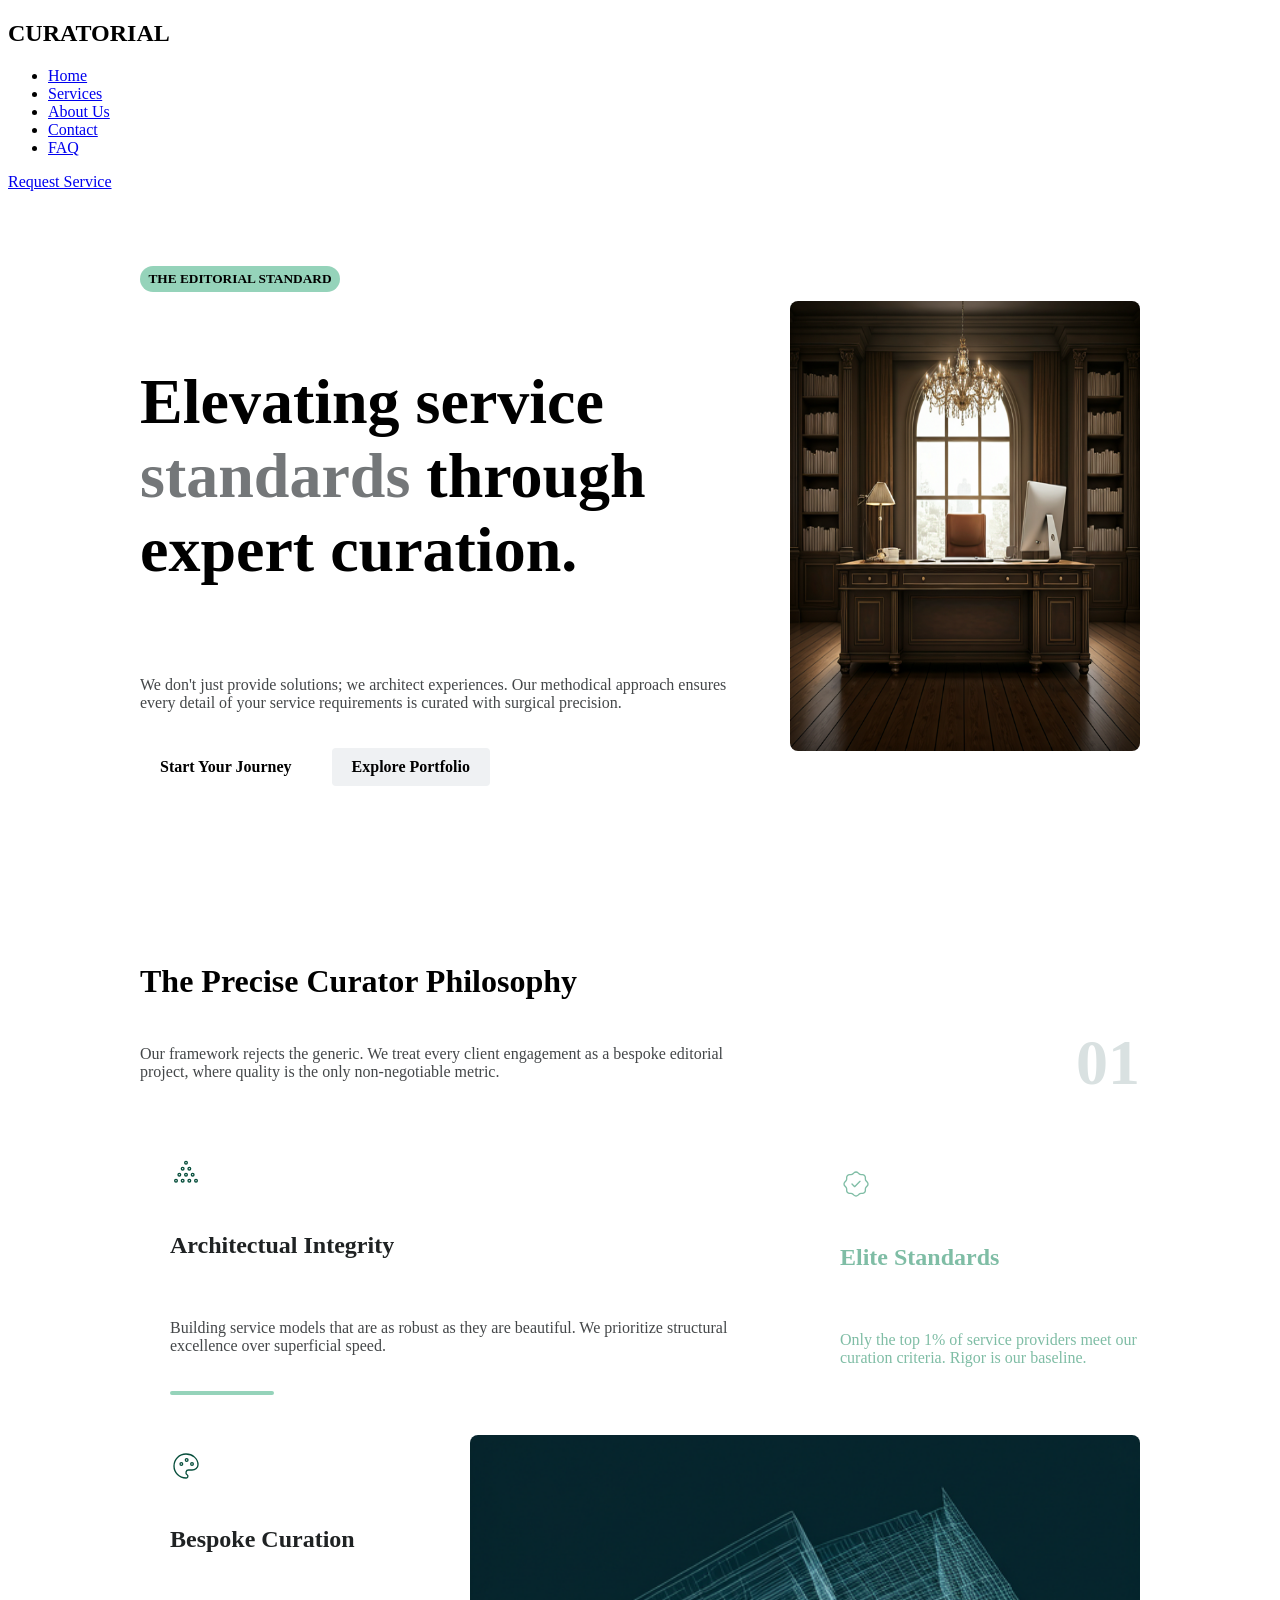
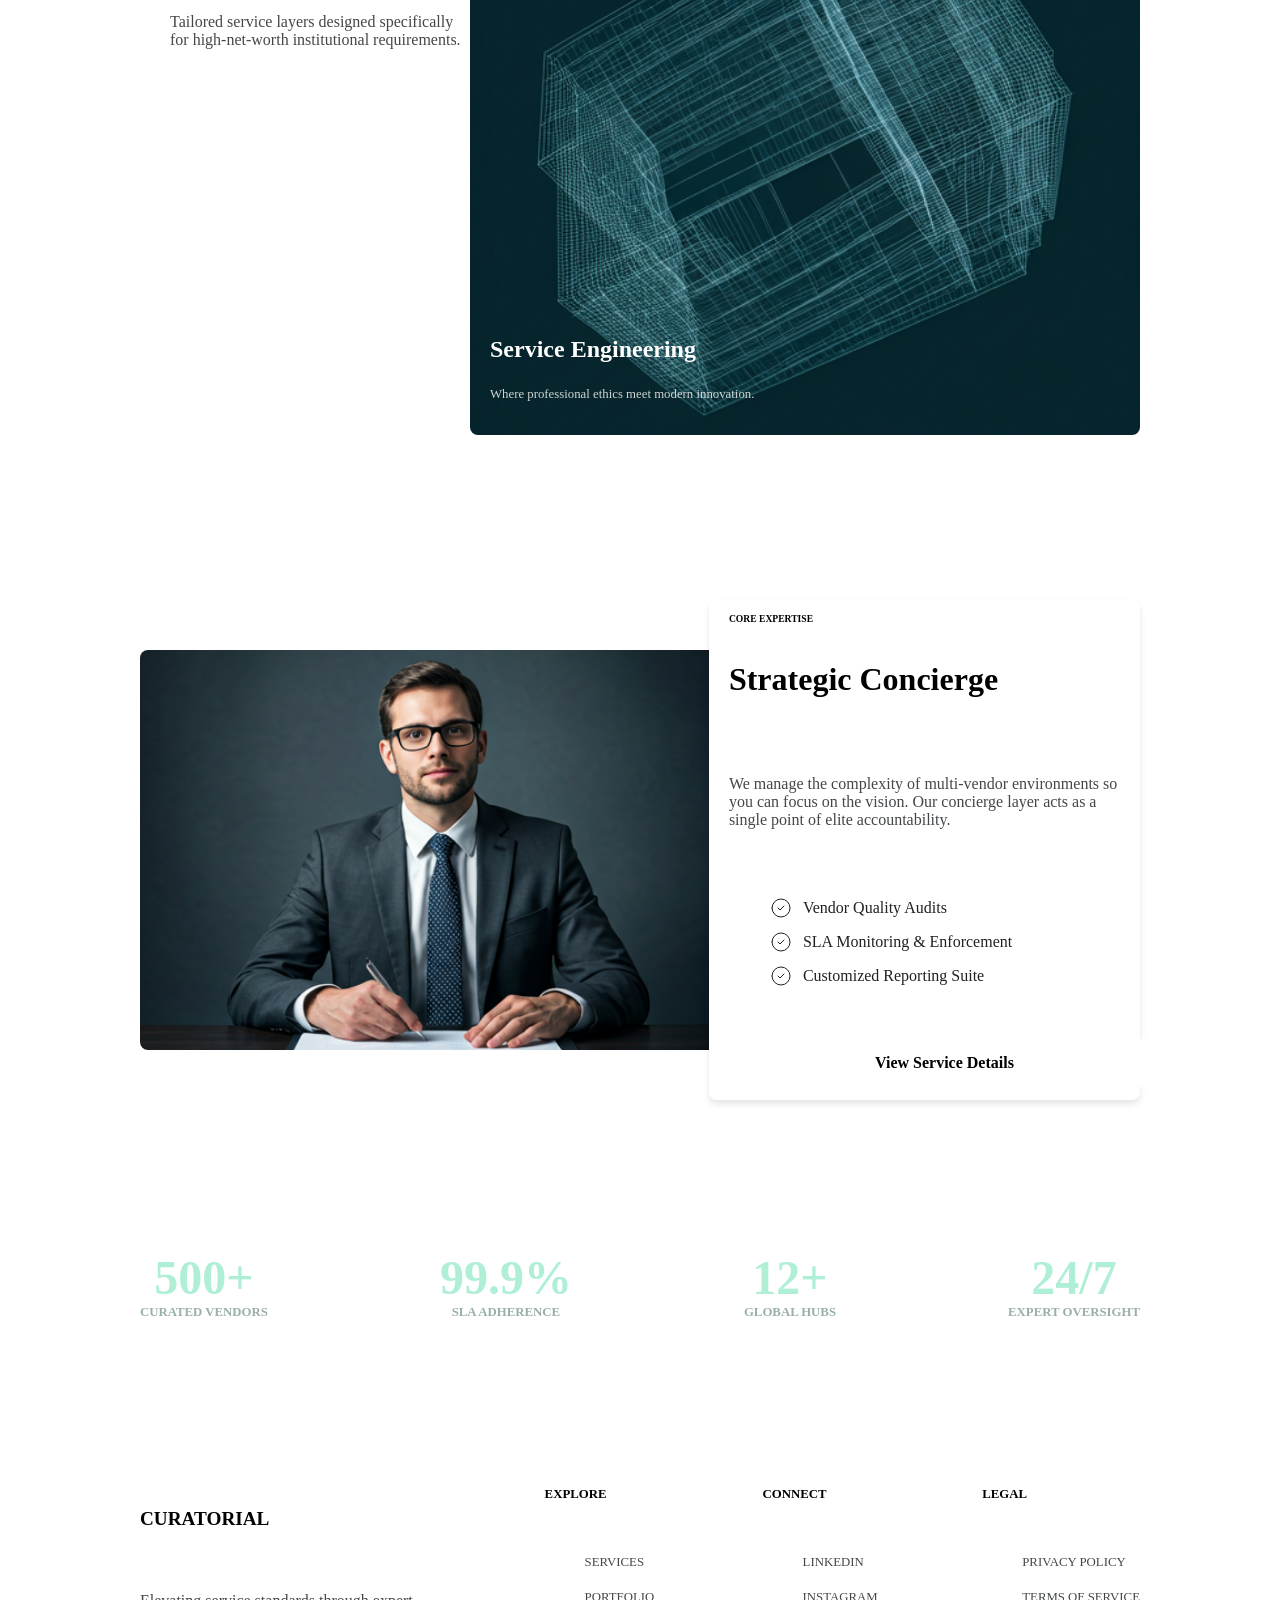
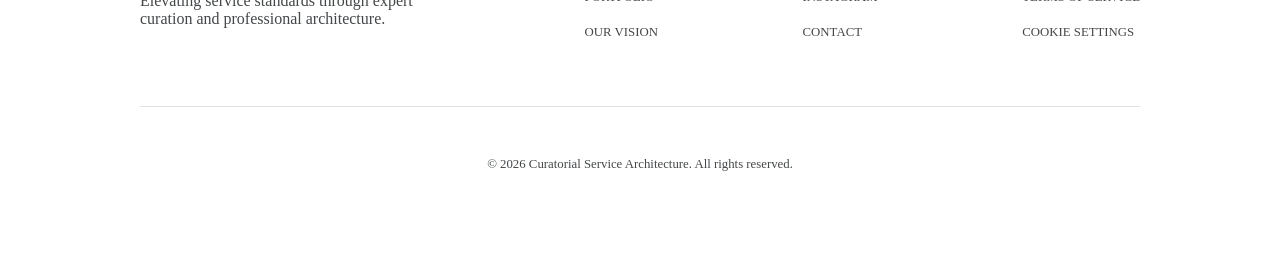
==== index.html @ 70583b74 "feat: implement complete HTML structure and styling for home page." ====
<!DOCTYPE html>
<html lang="es">
<head>
  <meta charset="UTF-8">
  <meta name="viewport" content="width=device-width, initial-scale=1.0">
  <title>CURATORIAL - Home</title>
  <meta name="description" content="CURATORIAL is a premier service architecture firm dedicated to elevating service standards through expert curation and professional architecture. We specialize in crafting bespoke service solutions for high-net-worth institutional clients, ensuring unparalleled quality and precision in every engagement.">
  <link rel="icon" type="image/png" href="./assets/favicon/favicon.png">
  <link rel="stylesheet" href="styles/styles.css">
  <link rel="stylesheet" href="./styles/home.css">
</head>
<body>
  <header class="main-header">
    <h2 class="company-name">
      CURATORIAL
    </h2>

    <nav class="nav-container">
      <ul>
        <li><a class="active" href="/">Home</a></li>
        <li><a href="./pages/servicios.html">Services</a></li>
        <li><a href="./pages/equipo.html">About Us</a></li>
        <li><a href="./pages/contacto.html">Contact</a></li>
        <li><a href="./pages/faq.html">FAQ</a></li>
      </ul>
    </nav>

    <a class="request-service-button" href="./pages/pedido.html">
      Request Service
    </a>
  </header>

  <main>
    <div class="bg-container">
      <section class="sections-container">
        <div class="separator">
          <div class="content">
            <small>THE EDITORIAL STANDARD</small>

            <h1>Elevating service <span>standards</span> through expert curation.</h1>

            <p>We don't just provide solutions; we architect experiences. Our methodical approach ensures every detail of your service requirements is curated with surgical precision.</p>

            <div class="button-container">
              <a class="start-journey-button" href="./pages/pedido.html">
                Start Your Journey
              </a>

              <a class="explore-portfolio-button" href="./pages/servicios.html">
                Explore Portfolio
              </a>
            </div>
          </div>

          <img src="./assets/images/home.png" alt="An image showcasing our services">
        </div>
      </section>
    </div>

    <div class="bg-container-accent">
      <section class="sections-container">
        <header>
          <h2>
            The Precise Curator Philosophy
          </h2>

          <div>
            <p>
              Our framework rejects the generic. We treat every client engagement as a bespoke editorial project, where quality is the only non-negotiable metric.
            </p>

            <span>
              01
            </span>
          </div>
        </header>

        <div class="bento-design">
          <div class="bento-first-row">
            <article class="first-square">
              <svg xmlns="http://www.w3.org/2000/svg" width="32" height="32" viewBox="0 0 24 24" fill="none" stroke="#064e3b" stroke-width="1" stroke-linecap="round" stroke-linejoin="round" class="icon icon-tabler icons-tabler-outline icon-tabler-ai-agent"><path stroke="none" d="M0 0h24v24H0z" fill="none" /><path d="M11 14a1 1 0 1 0 2 0a1 1 0 1 0 -2 0" /><path d="M6 14a1 1 0 1 0 2 0a1 1 0 1 0 -2 0" /><path d="M16 14a1 1 0 1 0 2 0a1 1 0 1 0 -2 0" /><path d="M11 5a1 1 0 1 0 2 0a1 1 0 1 0 -2 0" /><path d="M13.5 9.5a1 1 0 1 0 2 0a1 1 0 1 0 -2 0" /><path d="M8.5 9.5a1 1 0 1 0 2 0a1 1 0 1 0 -2 0" /><path d="M13.5 18.5a1 1 0 1 0 2 0a1 1 0 1 0 -2 0" /><path d="M8.5 18.5a1 1 0 1 0 2 0a1 1 0 1 0 -2 0" /><path d="M3.5 18.5a1 1 0 1 0 2 0a1 1 0 1 0 -2 0" /><path d="M18.5 18.5a1 1 0 1 0 2 0a1 1 0 1 0 -2 0" /></svg>

              <h3>
                Architectual Integrity
              </h3>

              <p>
                Building service models that are as robust as they are beautiful. We prioritize structural excellence over superficial speed.
              </p>

              <span></span>
            </article>

            <article class="second-square">
              <svg xmlns="http://www.w3.org/2000/svg" width="32" height="32" viewBox="0 0 24 24" fill="none" stroke="#7fbda5" stroke-width="1" stroke-linecap="round" stroke-linejoin="round" class="icon icon-tabler icons-tabler-outline icon-tabler-rosette-discount-check"><path stroke="none" d="M0 0h24v24H0z" fill="none" /><path d="M5 7.2a2.2 2.2 0 0 1 2.2 -2.2h1a2.2 2.2 0 0 0 1.55 -.64l.7 -.7a2.2 2.2 0 0 1 3.12 0l.7 .7c.412 .41 .97 .64 1.55 .64h1a2.2 2.2 0 0 1 2.2 2.2v1c0 .58 .23 1.138 .64 1.55l.7 .7a2.2 2.2 0 0 1 0 3.12l-.7 .7a2.2 2.2 0 0 0 -.64 1.55v1a2.2 2.2 0 0 1 -2.2 2.2h-1a2.2 2.2 0 0 0 -1.55 .64l-.7 .7a2.2 2.2 0 0 1 -3.12 0l-.7 -.7a2.2 2.2 0 0 0 -1.55 -.64h-1a2.2 2.2 0 0 1 -2.2 -2.2v-1a2.2 2.2 0 0 0 -.64 -1.55l-.7 -.7a2.2 2.2 0 0 1 0 -3.12l.7 -.7a2.2 2.2 0 0 0 .64 -1.55v-1" /><path d="M9 12l2 2l4 -4" /></svg>

              <h3>
                Elite Standards
              </h3>

              <p>
                Only the top 1% of service providers meet our curation criteria. Rigor is our baseline.
              </p>
            </article>
          </div>

          <div class="bento-second-row">
            <article class="third-square">
              <svg xmlns="http://www.w3.org/2000/svg" width="32" height="32" viewBox="0 0 24 24" fill="none" stroke="#064e3b" stroke-width="1" stroke-linecap="round" stroke-linejoin="round" class="icon icon-tabler icons-tabler-outline icon-tabler-palette"><path stroke="none" d="M0 0h24v24H0z" fill="none" /><path d="M12 21a9 9 0 0 1 0 -18c4.97 0 9 3.582 9 8c0 1.06 -.474 2.078 -1.318 2.828c-.844 .75 -1.989 1.172 -3.182 1.172h-2.5a2 2 0 0 0 -1 3.75a1.3 1.3 0 0 1 -1 2.25" /><path d="M7.5 10.5a1 1 0 1 0 2 0a1 1 0 1 0 -2 0" /><path d="M11.5 7.5a1 1 0 1 0 2 0a1 1 0 1 0 -2 0" /><path d="M15.5 10.5a1 1 0 1 0 2 0a1 1 0 1 0 -2 0" /></svg>

              <h3>
                Bespoke Curation
              </h3>

              <p>
                Tailored service layers designed specifically for high-net-worth institutional requirements.
              </p>
            </article>

            <article class="fourth-square">
              <img src="./assets/images/home-2.png" alt="Abstract geometric wireframe design representing technology and structure">

              <div>
                <h3>
                  Service Engineering 
                </h3>

                <p>
                  Where professional ethics meet modern innovation.
                </p>
              </div>
            </article>
          </div>
        </div>
      </section>
    </div>

    <div class="bg-container">
      <section class="sections-container">
        <div class="strategic-content">
          <img src="./assets/images/home-3.png" alt="Professional businessman in a suit sitting at a desk and writing in a notebook">

          <article>
            <header>
              <small>
                CORE EXPERTISE
              </small>

              <h2>
                Strategic Concierge
              </h2>
            </header>

            <p>
              We manage the complexity of multi-vendor environments so you can focus on the vision. Our concierge layer acts as a single point of elite accountability.
            </p>

            <ul>
              <li>
                <svg xmlns="http://www.w3.org/2000/svg" width="24" height="24" viewBox="0 0 24 24" fill="none" stroke="#1f2223" stroke-width="1" stroke-linecap="round" stroke-linejoin="round" class="icon icon-tabler icons-tabler-outline icon-tabler-circle-check"><path stroke="none" d="M0 0h24v24H0z" fill="none" /><path d="M3 12a9 9 0 1 0 18 0a9 9 0 1 0 -18 0" /><path d="M9 12l2 2l4 -4" /></svg>

                Vendor Quality Audits
              </li>
              <li>
                <svg xmlns="http://www.w3.org/2000/svg" width="24" height="24" viewBox="0 0 24 24" fill="none" stroke="#1f2223" stroke-width="1" stroke-linecap="round" stroke-linejoin="round" class="icon icon-tabler icons-tabler-outline icon-tabler-circle-check"><path stroke="none" d="M0 0h24v24H0z" fill="none" /><path d="M3 12a9 9 0 1 0 18 0a9 9 0 1 0 -18 0" /><path d="M9 12l2 2l4 -4" /></svg>

                SLA Monitoring & Enforcement
              </li>
              <li>
                <svg xmlns="http://www.w3.org/2000/svg" width="24" height="24" viewBox="0 0 24 24" fill="none" stroke="#1f2223" stroke-width="1" stroke-linecap="round" stroke-linejoin="round" class="icon icon-tabler icons-tabler-outline icon-tabler-circle-check"><path stroke="none" d="M0 0h24v24H0z" fill="none" /><path d="M3 12a9 9 0 1 0 18 0a9 9 0 1 0 -18 0" /><path d="M9 12l2 2l4 -4" /></svg>

                Customized Reporting Suite
              </li>
            </ul>

            <footer>
              <a href="./pages/servicios.html">
                View Service Details
              </a>
            </footer>
          </article>
        </div>
      </section>
    </div>

    <div class="bg-container-third">
      <section class="sections-container">
        <div class="stats-content">
          <article class="stats-container">
            <span class="stats-number">
              500+
            </span>

            <small class="stats-label">
              CURATED VENDORS
            </small>
          </article>

          <article class="stats-container">
            <span class="stats-number">
              99.9%
            </span>

            <small class="stats-label">
              SLA ADHERENCE
            </small>
          </article>

          <article class="stats-container">
            <span class="stats-number">
              12+
            </span>

            <small class="stats-label">
              GLOBAL HUBS
            </small>
          </article>

          <article class="stats-container">
            <span class="stats-number">
              24/7
            </span>

            <small class="stats-label">
              EXPERT OVERSIGHT
            </small>
          </article>
        </div>
      </section>
    </div>
  </main>

  <footer class="main-footer">
    <div class="bg-container">
      <section class="sections-container">
        <div class="footer-container">
          <div class="footer-content">
            <h4>
              CURATORIAL
            </h4>

            <p>
              Elevating service standards through expert curation and professional architecture.
            </p>
          </div>
          
          <div class="footer-content">
            <h4 class="footer-label">
              EXPLORE
            </h4>

            <ul class="footer-list">
              <li class="footer-element">SERVICES</li>
              <li class="footer-element">PORTFOLIO</li>
              <li class="footer-element">OUR VISION</li>
            </ul>
          </div>

          <div class="footer-content">
            <h4 class="footer-label">
              CONNECT
            </h4>

            <ul class="footer-list">
              <li class="footer-element">LINKEDIN</li>
              <li class="footer-element">INSTAGRAM</li>
              <li class="footer-element">CONTACT</li>
            </ul>
          </div>

          <div class="footer-content">
            <h4 class="footer-label">
              LEGAL
            </h4>

            <ul class="footer-list">
              <li class="footer-element">PRIVACY POLICY</li>
              <li class="footer-element">TERMS OF SERVICE</li>
              <li class="footer-element">COOKIE SETTINGS</li>
            </ul>
          </div>
        </div>

        <div class="separator-line">

        </div>

        <p class="rights">
          © 2026 Curatorial Service Architecture. All rights reserved.
        </p>
      </section>
    </div>
  </footer>
</body>
</html>
---- styles/home.css ----
main {
	display: flex;
	flex-direction: column;
	align-items: center;
	flex: 1;
	width: 100%;
}

.bg-container {
	width: 100%;
	height: 100%;
	display: flex;
	justify-content: center;
	align-items: center;
	background-color: var(--primary-bg-color);
}

.bg-container-accent {
	width: 100%;
	height: 100%;
	display: flex;
	justify-content: center;
	align-items: center;
	background-color: var(--secondary-bg-color);
}

.bg-container-third {
	width: 100%;
	height: 100%;
	display: flex;
	justify-content: center;
	align-items: center;
	background-color: var(--primary-color);
}

.sections-container {
	max-width: 1000px;
	width: 100%;
	padding: 75px 0;
}

.separator {
	display: flex;
	align-items: center;
	justify-content: space-between;
}

.separator img {
	width: 350px;
	height: 450px;
	border-radius: 8px;
}

.content {
	display: flex;
	flex-direction: column;
	gap: 20px;
}

.content small {
	font-size: smaller;
	font-weight: 700;
	background-color: #95d3ba;
	color: var(--primary-color);
	padding: 5px 0;
	border-radius: 9999px;
	text-align: center;
	max-width: 200px;
}

.content h1 {
	font-size: 4rem;
	font-weight: bolder;
	color: var(--primary-color);
	max-width: 550px;
}

.content h1 span {
	color: #747779 !important;
}

.content p {
	font-size: 1rem;
	color: #444749;
	max-width: 500px;
}

.button-container {
	display: flex;
	align-items: center;
	gap: 20px;
}

.start-journey-button {
	background-color: var(--primary-color);
	color: var(--neutral-color);
	padding: 10px 20px;
	border: none;
	border-radius: 4px;
	text-decoration: none;
	font-size: 1rem;
	font-weight: bold;
	transition: background-color 0.3s ease;
}

.start-journey-button:hover {
	background-color: #2b6954;
}

.explore-portfolio-button {
	background-color: #eff1f3;
	color: var(--primary-color);
	padding: 10px 20px;
	border: none;
	border-radius: 4px;
	text-decoration: none;
	font-size: 1rem;
	font-weight: bold;
	transition: background-color 0.3s ease;
}

.explore-portfolio-button:hover {
	background-color: #e0e3e5;
}

.sections-container header {
	display: flex;
	flex-direction: column;
	margin-bottom: 50px;
}

.sections-container header h2 {
	font-size: 2rem;
	font-weight: bold;
	color: var(--primary-color);
}

.sections-container header div {
	display: flex;
	align-items: center;
	justify-content: space-between;
}

.sections-container div p {
	font-size: 1rem;
	color: #444749;
	max-width: 625px;
}

.sections-container div span {
	font-size: 4rem;
	font-weight: bold;
	color: #d9e1e1;
}

.bento-design {
	display: flex;
	flex-direction: column;
	gap: 20px;
}

.bento-first-row {
	display: flex;
	align-items: center;
	justify-content: space-between;
}

.first-square {
	max-width: 675px;
	width: 100%;
	height: 250px;
	background-color: white;
	border-radius: 8px;
	display: flex;
	justify-content: center;
	flex-direction: column;
	gap: 20px;
	padding-left: 30px;
}

.first-square h3 {
	font-size: 1.5rem;
	font-weight: bold;
	color: #1f2223;
}

.first-square p {
	font-size: 1rem;
	color: #444749;
}

.first-square span {
	border: #95d3ba 2px solid;
	border-radius: 8px;
	max-width: 100px;
}

.second-square {
	max-width: 300px;
	width: 100%;
	height: 250px;
	background-color: var(--primary-color);
	border-radius: 8px;
	display: flex;
	justify-content: center;
	flex-direction: column;
	gap: 20px;
	padding-left: 30px;
}

.second-square h3 {
	font-size: 1.5rem;
	font-weight: bold;
	color: #7fbda5;
}

.second-square p {
	font-size: 1rem;
	color: #7fbda5 !important;
}

.bento-second-row {
	display: flex;
	align-items: center;
	justify-content: space-between;
}

.third-square {
	max-width: 300px;
	width: 100%;
	height: 600px;
	background-color: white;
	border-radius: 8px;
	display: flex;
	flex-direction: column;
	gap: 20px;
	padding-left: 30px;
	padding-top: 30px;
}

.third-square h3 {
	font-size: 1.5rem;
	font-weight: bold;
	color: #1f2223;
}

.third-square p {
	font-size: 1rem;
	color: #444749;
}

.fourth-square {
	position: relative;
	max-width: 675px;
	width: 100%;
	height: 600px;
	background-color: var(--primary-color);
	border-radius: 8px;
}

.fourth-square img {
	width: 100%;
	height: 100%;
	border-radius: 8px;
	object-fit: cover;
}

.fourth-square div {
	position: absolute;
	bottom: 20px;
	left: 20px;
}

.fourth-square div h3 {
	font-size: 1.5rem;
	font-weight: bold;
	color: white;
}

.fourth-square div p {
	font-size: 0.8rem;
	color: #d0d5d4;
}

.strategic-content {
	display: flex;
	align-items: center;
}

.strategic-content img {
	width: 800px;
	height: 400px;
	border-radius: 8px 0 0 8px;
	object-fit: cover;
}

.strategic-content article {
	width: 550px;
	height: 500px;
	background-color: white;
	display: flex;
	flex-direction: column;
	justify-content: center;
	gap: 35px;
	padding: 0 20px;
	box-shadow: 0 4px 6px rgba(0, 0, 0, 0.1);
	border-radius: 8px;
}

.strategic-content article header {
	display: flex;
	flex-direction: column;
	gap: 10px;
	margin-bottom: 0 !important;
}

.strategic-content article header small {
	font-size: 0.6rem;
	font-weight: 700;
	color: black;
}

.strategic-content article header h2 {
	font-size: 2rem;
	font-weight: bold;
	color: var(--primary-color);
}

.strategic-content article p {
	font-size: 1rem;
	color: #444749;
}

.strategic-content article ul {
	display: flex;
	flex-direction: column;
	gap: 10px;
	list-style: none;
}

.strategic-content article ul li {
	font-size: 1rem;
	color: #1f2223;
	display: flex;
	align-items: center;
	gap: 10px;
}

.strategic-content article footer a {
	background-color: white;
	color: var(--primary-color);
	padding: 15px 20px;
	border: var(--primary-color) 2px solid;
	border-radius: 4px;
	text-decoration: none;
	font-size: 1rem;
	font-weight: bold;
	transition: background-color 0.3s ease;
	width: 100%;
	display: flex;
	align-items: center;
	justify-content: center;
}

.strategic-content article footer a:hover {
	background-color: var(--primary-color);
	color: white;
}

.stats-content {
	display: flex;
	align-items: center;
	justify-content: space-between;
}

.stats-container {
	display: flex;
	flex-direction: column;
	align-items: center;
	justify-content: center;
}

.stats-container .stats-number {
	font-size: 3rem;
	font-weight: bold;
	color: #afefd5;
}

.stats-container .stats-label {
	font-size: 0.8rem;
	font-weight: 600;
	color: #99afaa;
}

.footer-container {
	display: flex;
	align-items: center;
	justify-content: space-between;
}

.footer-content {
	display: flex;
	flex-direction: column;
	gap: 20px;
}

.footer-content h4 {
	font-size: 1.2rem;
	font-weight: bold;
	color: var(--primary-color);
}

.footer-container .footer-content p {
	font-size: 1rem;
	color: #444749;
	max-width: 300px;
}

.footer-content .footer-label {
	font-size: 0.8rem;
	font-weight: 600;
	color: var(--primary-color);
}

.footer-content .footer-list {
	display: flex;
	flex-direction: column;
	gap: 20px;
	list-style: none;
}

.footer-content .footer-list .footer-element {
	font-size: 0.8rem;
	color: #444749;
}

.footer-content .footer-list .footer-element:hover {
	text-decoration: underline;
	cursor: pointer;
	text-decoration-color: #95d3ba;
}

.separator-line {
	width: 100%;
	height: 1px;
	background-color: #e0e3e5;
	margin: 50px 0;
}

.rights {
	font-size: 0.8rem;
	color: #444749;
	text-align: center;
}
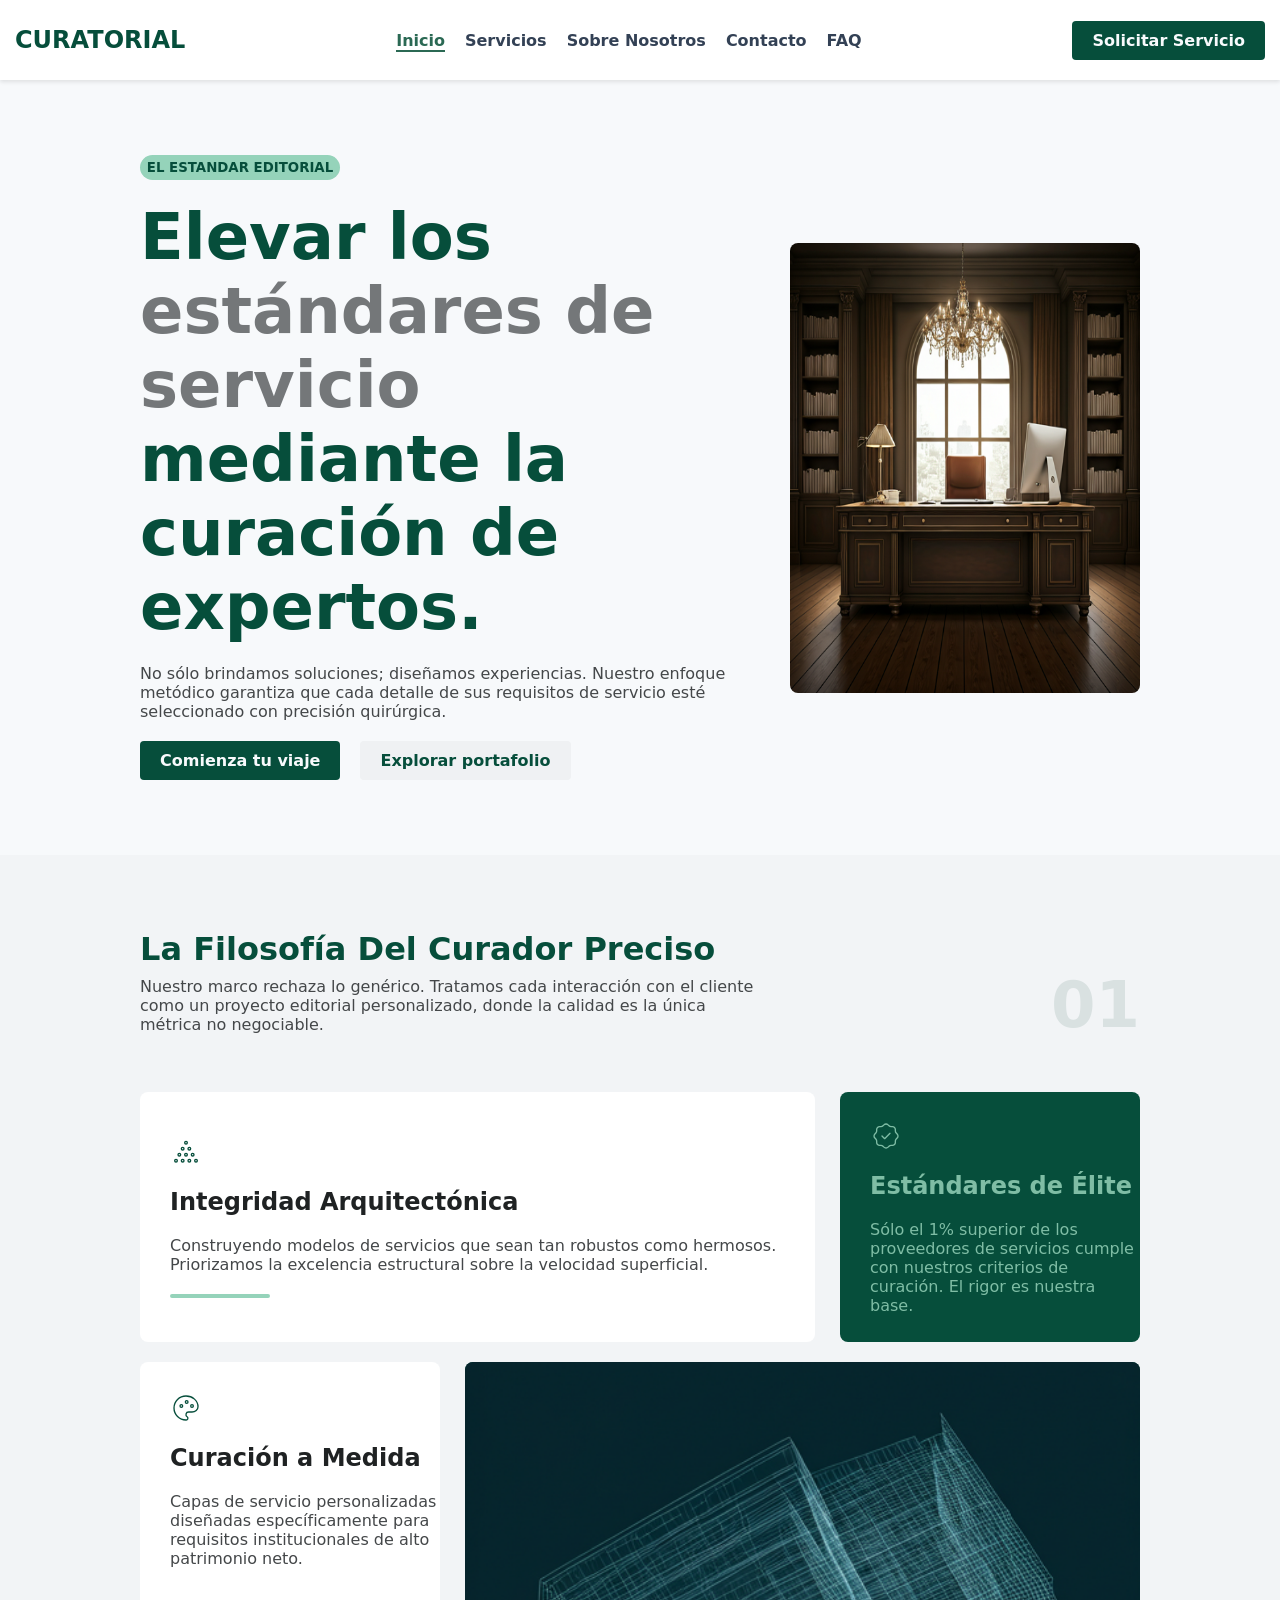
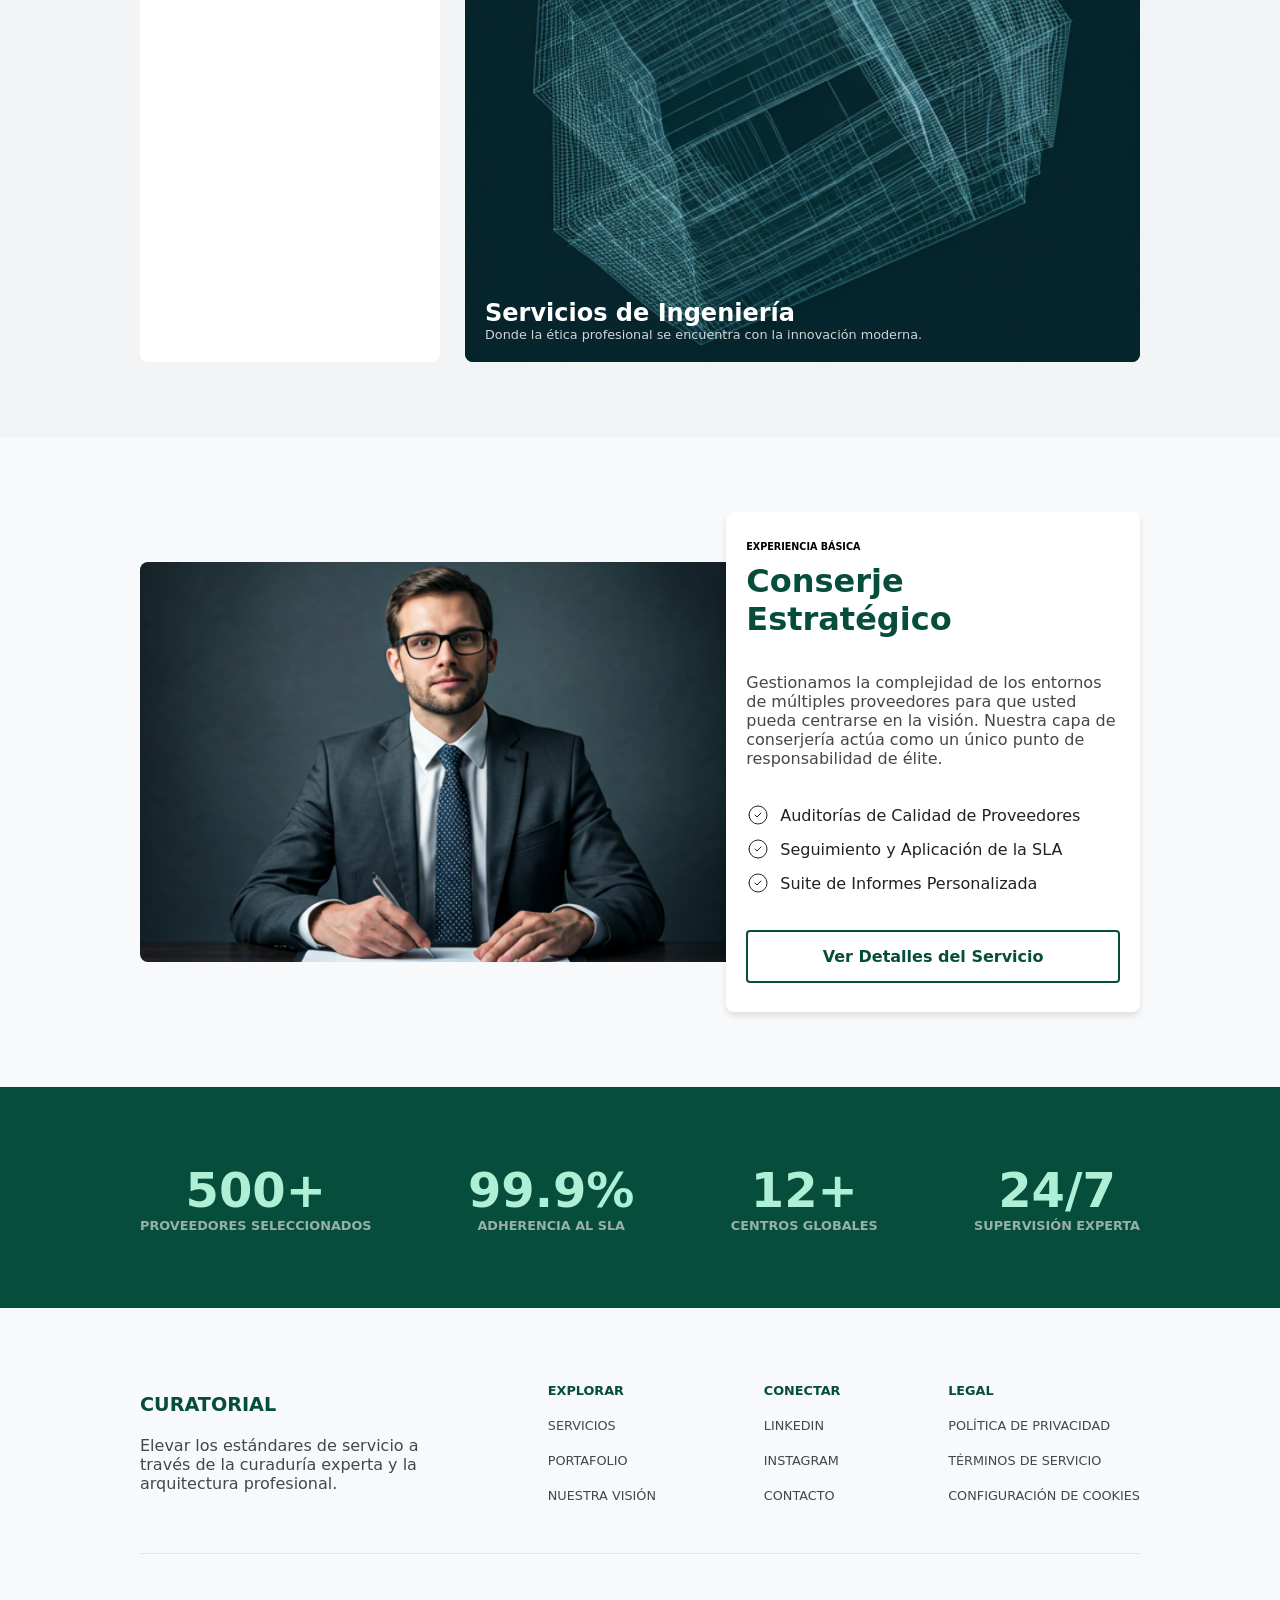
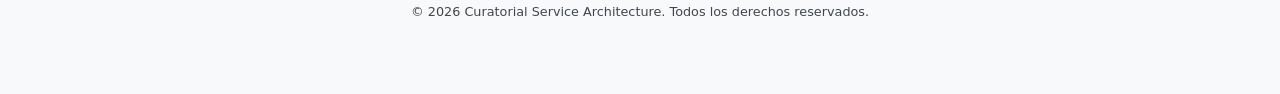
==== commit d01bad68: "feat: translate HTML content to Spanish for localization." ====
--- a/index.html
+++ b/index.html
@@ -3,8 +3,8 @@
 <head>
   <meta charset="UTF-8">
   <meta name="viewport" content="width=device-width, initial-scale=1.0">
-  <title>CURATORIAL - Home</title>
-  <meta name="description" content="CURATORIAL is a premier service architecture firm dedicated to elevating service standards through expert curation and professional architecture. We specialize in crafting bespoke service solutions for high-net-worth institutional clients, ensuring unparalleled quality and precision in every engagement.">
+  <title>CURATORIAL - Inicio</title>
+  <meta name="description" content="CURATORIAL es una firma de arquitectura de servicios de primer nivel dedicada a elevar los estándares de servicio a través de la curación experta y la arquitectura profesional. Nos especializamos en la creación de soluciones de servicios a medida para clientes institucionales de alto patrimonio, garantizando una calidad y precisión incomparables en cada compromiso.">
   <link rel="icon" type="image/png" href="./assets/favicon/favicon.png">
   <link rel="stylesheet" href="styles/styles.css">
   <link rel="stylesheet" href="./styles/home.css">
@@ -17,16 +17,16 @@
 
     <nav class="nav-container">
       <ul>
-        <li><a class="active" href="/">Home</a></li>
-        <li><a href="./pages/servicios.html">Services</a></li>
-        <li><a href="./pages/equipo.html">About Us</a></li>
-        <li><a href="./pages/contacto.html">Contact</a></li>
+        <li><a class="active" href="/">Inicio</a></li>
+        <li><a href="./pages/servicios.html">Servicios</a></li>
+        <li><a href="./pages/equipo.html">Sobre Nosotros</a></li>
+        <li><a href="./pages/contacto.html">Contacto</a></li>
         <li><a href="./pages/faq.html">FAQ</a></li>
       </ul>
     </nav>
 
     <a class="request-service-button" href="./pages/pedido.html">
-      Request Service
+      Solicitar Servicio
     </a>
   </header>
 
@@ -35,24 +35,24 @@
       <section class="sections-container">
         <div class="separator">
           <div class="content">
-            <small>THE EDITORIAL STANDARD</small>
-
-            <h1>Elevating service <span>standards</span> through expert curation.</h1>
-
-            <p>We don't just provide solutions; we architect experiences. Our methodical approach ensures every detail of your service requirements is curated with surgical precision.</p>
+            <small>EL ESTANDAR EDITORIAL</small>
+
+            <h1>Elevar los <span class="strong-word">estándares de servicio</span> mediante la curación de expertos.</h1>
+
+            <p>No sólo brindamos soluciones; diseñamos experiencias. Nuestro enfoque metódico garantiza que cada detalle de sus requisitos de servicio esté seleccionado con precisión quirúrgica.</p>
 
             <div class="button-container">
               <a class="start-journey-button" href="./pages/pedido.html">
-                Start Your Journey
+                Comienza tu viaje
               </a>
 
               <a class="explore-portfolio-button" href="./pages/servicios.html">
-                Explore Portfolio
+                Explorar portafolio
               </a>
             </div>
           </div>
 
-          <img src="./assets/images/home.png" alt="An image showcasing our services">
+          <img src="./assets/images/home.png" alt="Elegant executive office with a wooden desk, chandelier lighting, and a large arched window in the background">
         </div>
       </section>
     </div>
@@ -61,12 +61,12 @@
       <section class="sections-container">
         <header>
           <h2>
-            The Precise Curator Philosophy
+            La Filosofía Del Curador Preciso
           </h2>
 
           <div>
             <p>
-              Our framework rejects the generic. We treat every client engagement as a bespoke editorial project, where quality is the only non-negotiable metric.
+              Nuestro marco rechaza lo genérico. Tratamos cada interacción con el cliente como un proyecto editorial personalizado, donde la calidad es la única métrica no negociable.
             </p>
 
             <span>
@@ -81,11 +81,11 @@
               <svg xmlns="http://www.w3.org/2000/svg" width="32" height="32" viewBox="0 0 24 24" fill="none" stroke="#064e3b" stroke-width="1" stroke-linecap="round" stroke-linejoin="round" class="icon icon-tabler icons-tabler-outline icon-tabler-ai-agent"><path stroke="none" d="M0 0h24v24H0z" fill="none" /><path d="M11 14a1 1 0 1 0 2 0a1 1 0 1 0 -2 0" /><path d="M6 14a1 1 0 1 0 2 0a1 1 0 1 0 -2 0" /><path d="M16 14a1 1 0 1 0 2 0a1 1 0 1 0 -2 0" /><path d="M11 5a1 1 0 1 0 2 0a1 1 0 1 0 -2 0" /><path d="M13.5 9.5a1 1 0 1 0 2 0a1 1 0 1 0 -2 0" /><path d="M8.5 9.5a1 1 0 1 0 2 0a1 1 0 1 0 -2 0" /><path d="M13.5 18.5a1 1 0 1 0 2 0a1 1 0 1 0 -2 0" /><path d="M8.5 18.5a1 1 0 1 0 2 0a1 1 0 1 0 -2 0" /><path d="M3.5 18.5a1 1 0 1 0 2 0a1 1 0 1 0 -2 0" /><path d="M18.5 18.5a1 1 0 1 0 2 0a1 1 0 1 0 -2 0" /></svg>
 
               <h3>
-                Architectual Integrity
+                Integridad Arquitectónica
               </h3>
 
               <p>
-                Building service models that are as robust as they are beautiful. We prioritize structural excellence over superficial speed.
+                Construyendo modelos de servicios que sean tan robustos como hermosos. Priorizamos la excelencia estructural sobre la velocidad superficial.
               </p>
 
               <span></span>
@@ -95,11 +95,11 @@
               <svg xmlns="http://www.w3.org/2000/svg" width="32" height="32" viewBox="0 0 24 24" fill="none" stroke="#7fbda5" stroke-width="1" stroke-linecap="round" stroke-linejoin="round" class="icon icon-tabler icons-tabler-outline icon-tabler-rosette-discount-check"><path stroke="none" d="M0 0h24v24H0z" fill="none" /><path d="M5 7.2a2.2 2.2 0 0 1 2.2 -2.2h1a2.2 2.2 0 0 0 1.55 -.64l.7 -.7a2.2 2.2 0 0 1 3.12 0l.7 .7c.412 .41 .97 .64 1.55 .64h1a2.2 2.2 0 0 1 2.2 2.2v1c0 .58 .23 1.138 .64 1.55l.7 .7a2.2 2.2 0 0 1 0 3.12l-.7 .7a2.2 2.2 0 0 0 -.64 1.55v1a2.2 2.2 0 0 1 -2.2 2.2h-1a2.2 2.2 0 0 0 -1.55 .64l-.7 .7a2.2 2.2 0 0 1 -3.12 0l-.7 -.7a2.2 2.2 0 0 0 -1.55 -.64h-1a2.2 2.2 0 0 1 -2.2 -2.2v-1a2.2 2.2 0 0 0 -.64 -1.55l-.7 -.7a2.2 2.2 0 0 1 0 -3.12l.7 -.7a2.2 2.2 0 0 0 .64 -1.55v-1" /><path d="M9 12l2 2l4 -4" /></svg>
 
               <h3>
-                Elite Standards
+                Estándares de Élite
               </h3>
 
               <p>
-                Only the top 1% of service providers meet our curation criteria. Rigor is our baseline.
+                Sólo el 1% superior de los proveedores de servicios cumple con nuestros criterios de curación. El rigor es nuestra base.
               </p>
             </article>
           </div>
@@ -109,11 +109,11 @@
               <svg xmlns="http://www.w3.org/2000/svg" width="32" height="32" viewBox="0 0 24 24" fill="none" stroke="#064e3b" stroke-width="1" stroke-linecap="round" stroke-linejoin="round" class="icon icon-tabler icons-tabler-outline icon-tabler-palette"><path stroke="none" d="M0 0h24v24H0z" fill="none" /><path d="M12 21a9 9 0 0 1 0 -18c4.97 0 9 3.582 9 8c0 1.06 -.474 2.078 -1.318 2.828c-.844 .75 -1.989 1.172 -3.182 1.172h-2.5a2 2 0 0 0 -1 3.75a1.3 1.3 0 0 1 -1 2.25" /><path d="M7.5 10.5a1 1 0 1 0 2 0a1 1 0 1 0 -2 0" /><path d="M11.5 7.5a1 1 0 1 0 2 0a1 1 0 1 0 -2 0" /><path d="M15.5 10.5a1 1 0 1 0 2 0a1 1 0 1 0 -2 0" /></svg>
 
               <h3>
-                Bespoke Curation
+                Curación a Medida
               </h3>
 
               <p>
-                Tailored service layers designed specifically for high-net-worth institutional requirements.
+                Capas de servicio personalizadas diseñadas específicamente para requisitos institucionales de alto patrimonio neto.
               </p>
             </article>
 
@@ -122,11 +122,11 @@
 
               <div>
                 <h3>
-                  Service Engineering 
+                  Servicios de Ingeniería 
                 </h3>
 
                 <p>
-                  Where professional ethics meet modern innovation.
+                  Donde la ética profesional se encuentra con la innovación moderna.
                 </p>
               </div>
             </article>
@@ -143,39 +143,39 @@
           <article>
             <header>
               <small>
-                CORE EXPERTISE
+                EXPERIENCIA BÁSICA
               </small>
 
               <h2>
-                Strategic Concierge
+                Conserje Estratégico
               </h2>
             </header>
 
             <p>
-              We manage the complexity of multi-vendor environments so you can focus on the vision. Our concierge layer acts as a single point of elite accountability.
+              Gestionamos la complejidad de los entornos de múltiples proveedores para que usted pueda centrarse en la visión. Nuestra capa de conserjería actúa como un único punto de responsabilidad de élite.
             </p>
 
             <ul>
               <li>
                 <svg xmlns="http://www.w3.org/2000/svg" width="24" height="24" viewBox="0 0 24 24" fill="none" stroke="#1f2223" stroke-width="1" stroke-linecap="round" stroke-linejoin="round" class="icon icon-tabler icons-tabler-outline icon-tabler-circle-check"><path stroke="none" d="M0 0h24v24H0z" fill="none" /><path d="M3 12a9 9 0 1 0 18 0a9 9 0 1 0 -18 0" /><path d="M9 12l2 2l4 -4" /></svg>
 
-                Vendor Quality Audits
+                Auditorías de Calidad de Proveedores
               </li>
               <li>
                 <svg xmlns="http://www.w3.org/2000/svg" width="24" height="24" viewBox="0 0 24 24" fill="none" stroke="#1f2223" stroke-width="1" stroke-linecap="round" stroke-linejoin="round" class="icon icon-tabler icons-tabler-outline icon-tabler-circle-check"><path stroke="none" d="M0 0h24v24H0z" fill="none" /><path d="M3 12a9 9 0 1 0 18 0a9 9 0 1 0 -18 0" /><path d="M9 12l2 2l4 -4" /></svg>
 
-                SLA Monitoring & Enforcement
+                Seguimiento y Aplicación de la SLA
               </li>
               <li>
                 <svg xmlns="http://www.w3.org/2000/svg" width="24" height="24" viewBox="0 0 24 24" fill="none" stroke="#1f2223" stroke-width="1" stroke-linecap="round" stroke-linejoin="round" class="icon icon-tabler icons-tabler-outline icon-tabler-circle-check"><path stroke="none" d="M0 0h24v24H0z" fill="none" /><path d="M3 12a9 9 0 1 0 18 0a9 9 0 1 0 -18 0" /><path d="M9 12l2 2l4 -4" /></svg>
 
-                Customized Reporting Suite
+                Suite de Informes Personalizada
               </li>
             </ul>
 
             <footer>
               <a href="./pages/servicios.html">
-                View Service Details
+                Ver Detalles del Servicio
               </a>
             </footer>
           </article>
@@ -192,7 +192,7 @@
             </span>
 
             <small class="stats-label">
-              CURATED VENDORS
+              PROVEEDORES SELECCIONADOS
             </small>
           </article>
 
@@ -202,7 +202,7 @@
             </span>
 
             <small class="stats-label">
-              SLA ADHERENCE
+              ADHERENCIA AL SLA
             </small>
           </article>
 
@@ -212,7 +212,7 @@
             </span>
 
             <small class="stats-label">
-              GLOBAL HUBS
+              CENTROS GLOBALES
             </small>
           </article>
 
@@ -222,7 +222,7 @@
             </span>
 
             <small class="stats-label">
-              EXPERT OVERSIGHT
+              SUPERVISIÓN EXPERTA
             </small>
           </article>
         </div>
@@ -240,31 +240,31 @@
             </h4>
 
             <p>
-              Elevating service standards through expert curation and professional architecture.
+              Elevar los estándares de servicio a través de la curaduría experta y la arquitectura profesional.
             </p>
           </div>
           
           <div class="footer-content">
             <h4 class="footer-label">
-              EXPLORE
+              EXPLORAR
             </h4>
 
             <ul class="footer-list">
-              <li class="footer-element">SERVICES</li>
-              <li class="footer-element">PORTFOLIO</li>
-              <li class="footer-element">OUR VISION</li>
+              <li class="footer-element">SERVICIOS</li>
+              <li class="footer-element">PORTAFOLIO</li>
+              <li class="footer-element">NUESTRA VISIÓN</li>
             </ul>
           </div>
 
           <div class="footer-content">
             <h4 class="footer-label">
-              CONNECT
+              CONECTAR
             </h4>
 
             <ul class="footer-list">
               <li class="footer-element">LINKEDIN</li>
               <li class="footer-element">INSTAGRAM</li>
-              <li class="footer-element">CONTACT</li>
+              <li class="footer-element">CONTACTO</li>
             </ul>
           </div>
 
@@ -274,9 +274,9 @@
             </h4>
 
             <ul class="footer-list">
-              <li class="footer-element">PRIVACY POLICY</li>
-              <li class="footer-element">TERMS OF SERVICE</li>
-              <li class="footer-element">COOKIE SETTINGS</li>
+              <li class="footer-element">POLÍTICA DE PRIVACIDAD</li>
+              <li class="footer-element">TÉRMINOS DE SERVICIO</li>
+              <li class="footer-element">CONFIGURACIÓN DE COOKIES</li>
             </ul>
           </div>
         </div>
@@ -286,7 +286,7 @@
         </div>
 
         <p class="rights">
-          © 2026 Curatorial Service Architecture. All rights reserved.
+          © 2026 Curatorial Service Architecture. Todos los derechos reservados.
         </p>
       </section>
     </div>
--- a/styles/styles.css
+++ b/styles/styles.css
@@ -0,0 +1,90 @@
+* {
+	margin: 0;
+	padding: 0;
+	box-sizing: border-box;
+}
+
+body {
+	display: flex;
+	flex-direction: column;
+	min-height: 100vh;
+	font-family:
+		system-ui, -apple-system, BlinkMacSystemFont, "Segoe UI", Roboto, Oxygen,
+		Ubuntu, Cantarell, "Open Sans", "Helvetica Neue", sans-serif;
+}
+
+:root {
+	--primary-color: #064e3b;
+	--secondary-color: #334155;
+	--neutral-color: #f8fafc;
+	--primary-bg-color: #f7f9fb;
+	--secondary-bg-color: #f2f4f6;
+}
+
+.main-header {
+	max-width: 100%;
+	width: 100%;
+	height: 80px;
+	display: flex;
+	align-items: center;
+	justify-content: space-between;
+	padding: 20px 15px;
+	box-shadow: 0 2px 4px rgba(0, 0, 0, 0.1);
+	z-index: 1000;
+}
+
+.company-name {
+	font-size: 1.5rem;
+	font-weight: bold;
+	color: var(--primary-color);
+}
+
+.nav-container {
+	display: flex;
+	align-items: center;
+	justify-content: center;
+}
+
+.nav-container ul {
+	display: flex;
+	align-items: center;
+	justify-content: center;
+	gap: 20px;
+}
+
+.nav-container li {
+	list-style: none;
+}
+
+.nav-container a {
+	text-decoration: none;
+	color: var(--secondary-color);
+	font-size: 1rem;
+	transition: color 0.3s ease;
+	font-weight: bold;
+}
+
+.nav-container a:hover {
+	color: #2b6954;
+}
+
+.active {
+	color: #2b6954 !important;
+	border-bottom: #2b6954 2px solid;
+}
+
+.request-service-button {
+	background-color: var(--primary-color);
+	color: var(--neutral-color);
+	padding: 10px 20px;
+	border: none;
+	border-radius: 4px;
+	font-size: 1rem;
+	font-weight: bold;
+	transition: background-color 0.3s ease;
+	text-decoration: none;
+}
+
+.request-service-button:hover {
+	background-color: #2b6954;
+}
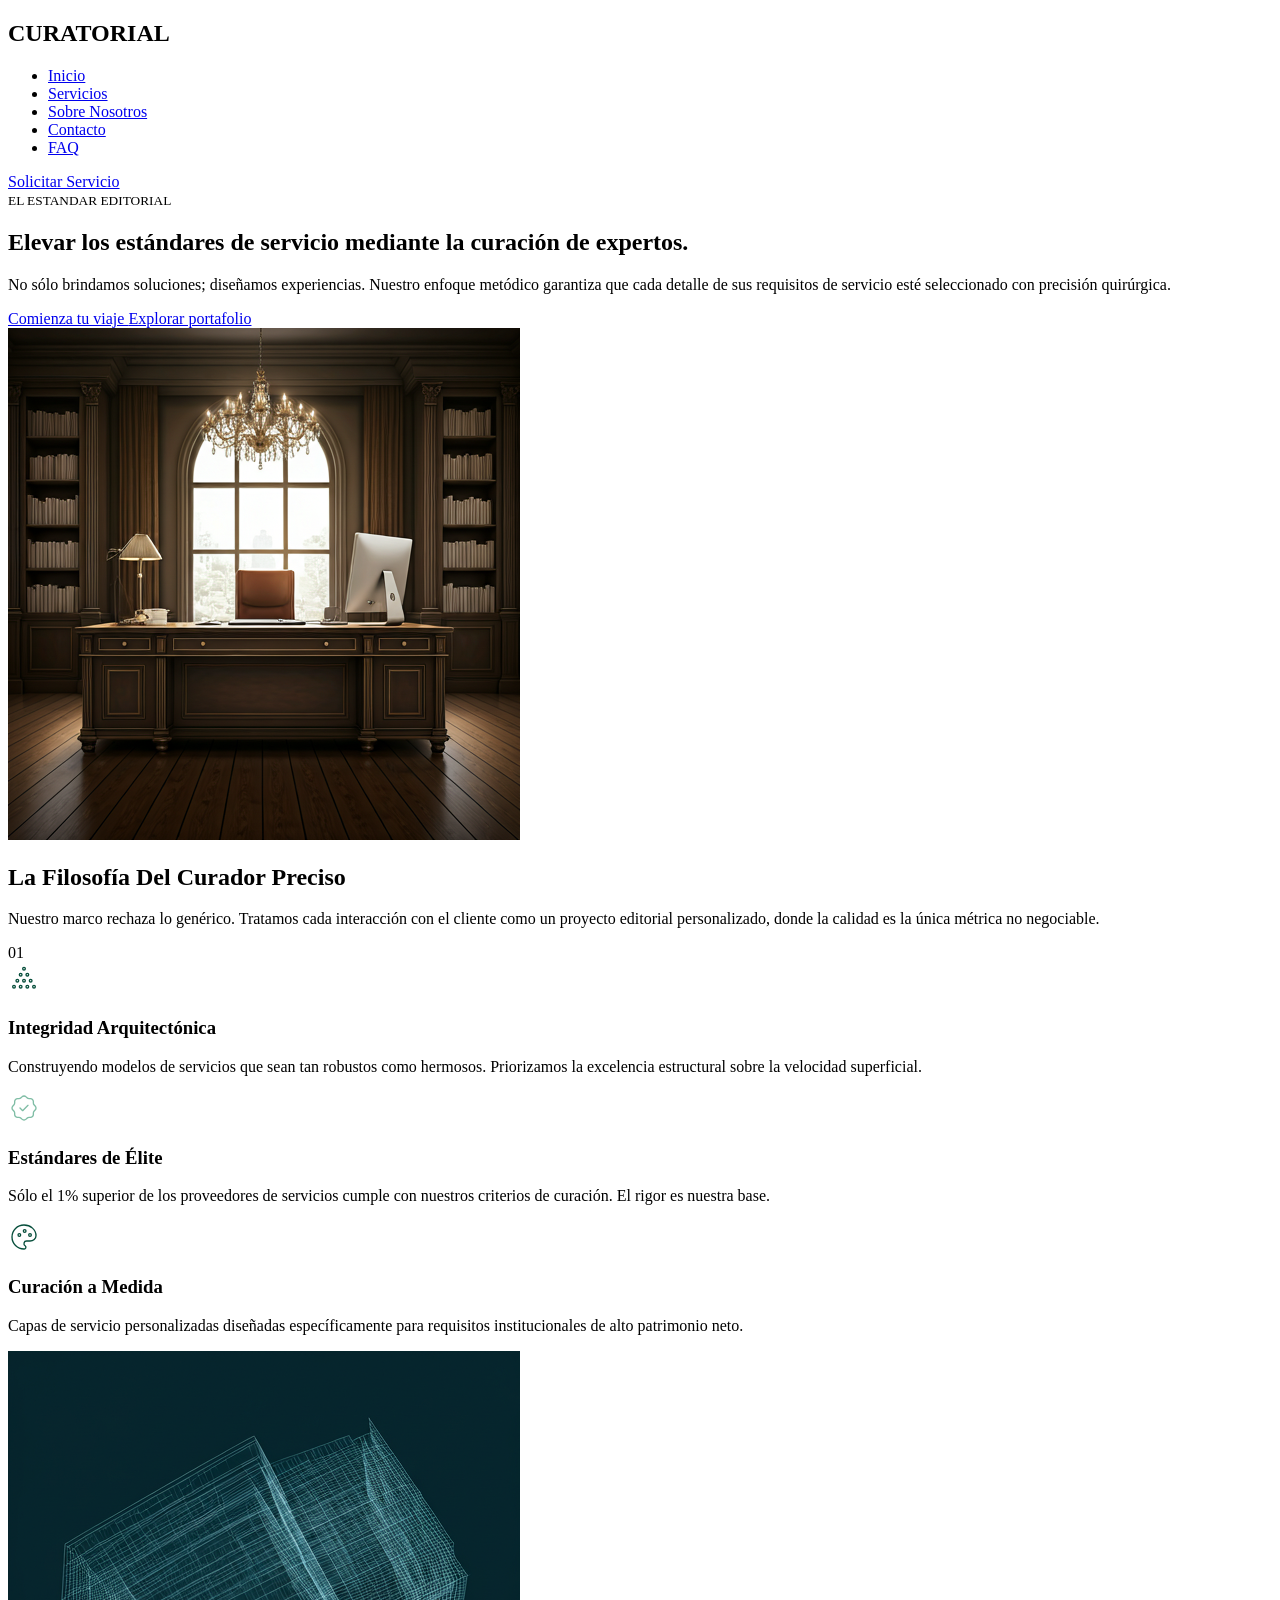
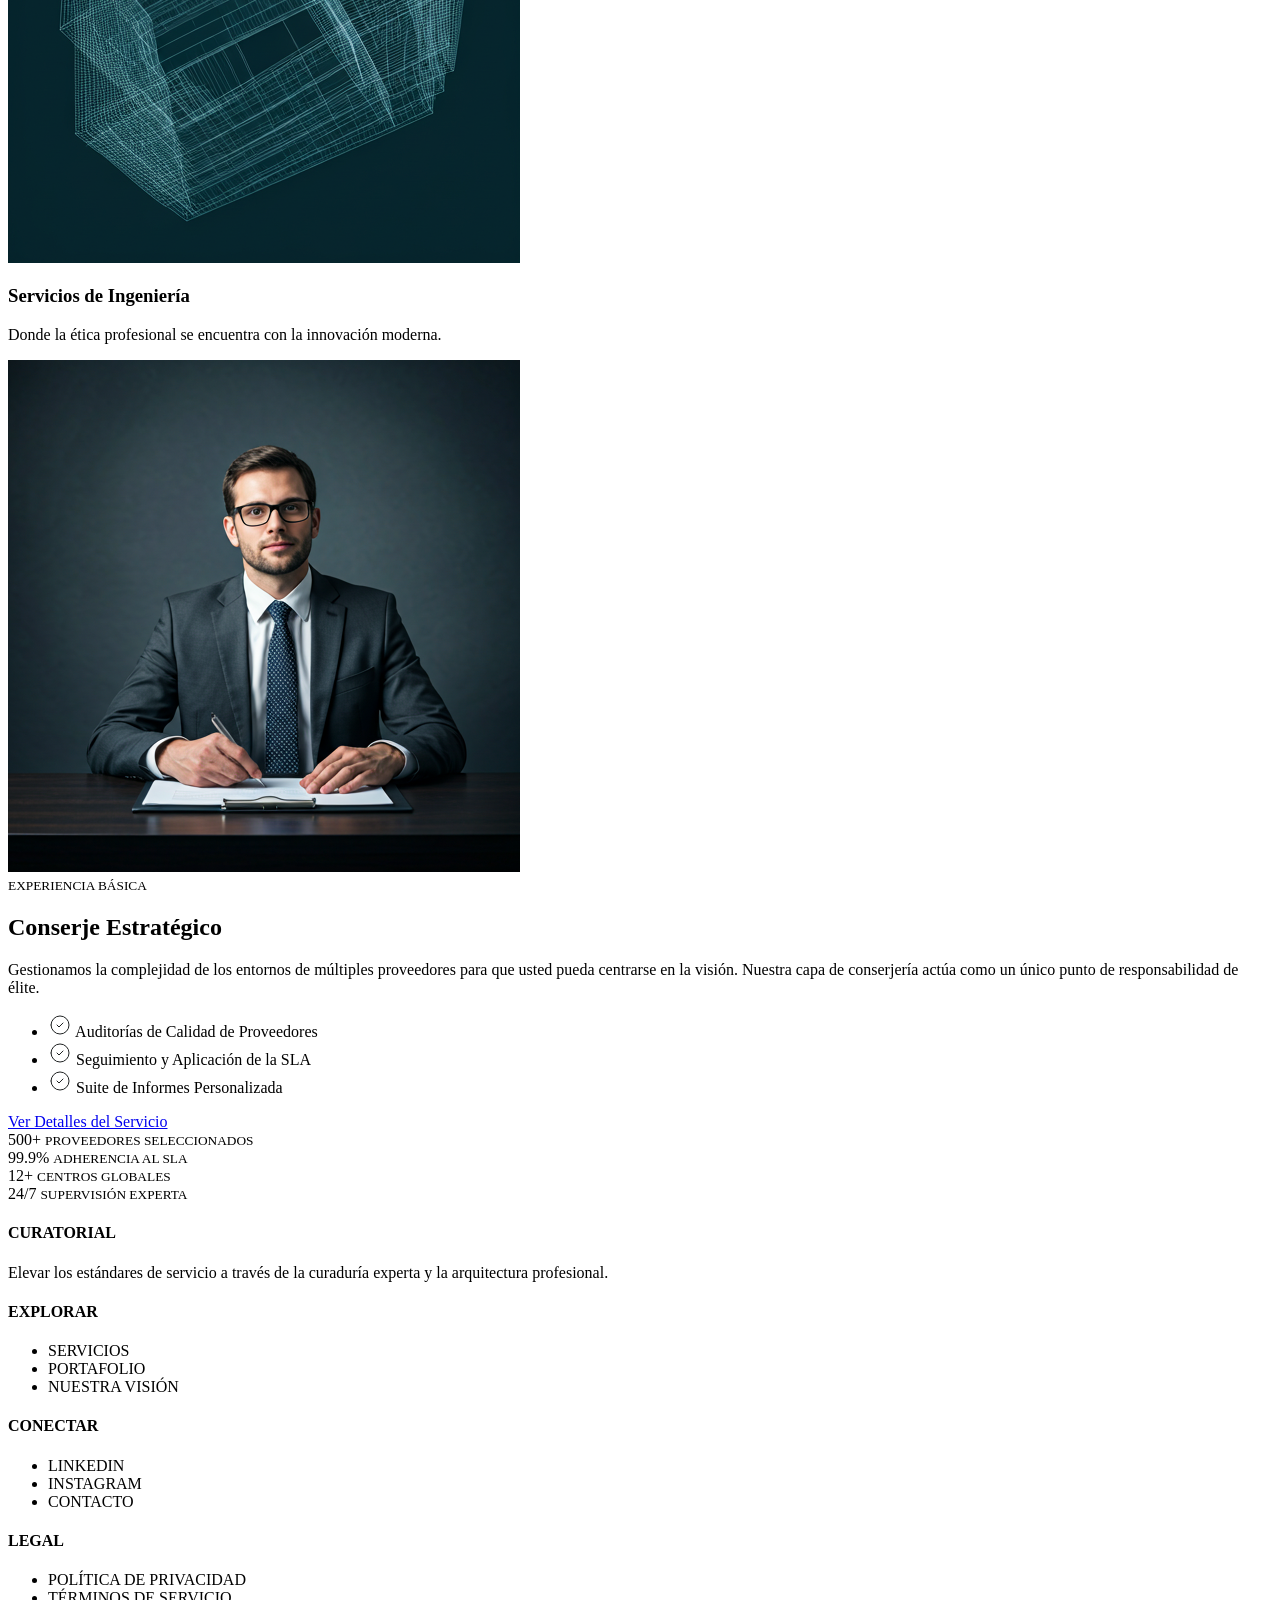
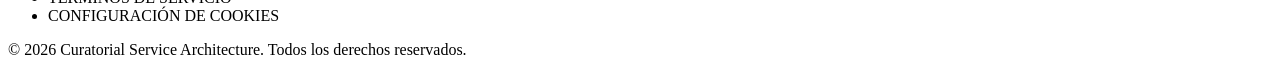
==== commit b93b9dff: "fix: Update image alt text to Spanish translations for better accessibility." ====
--- a/index.html
+++ b/index.html
@@ -52,7 +52,7 @@
             </div>
           </div>
 
-          <img src="./assets/images/home.png" alt="Elegant executive office with a wooden desk, chandelier lighting, and a large arched window in the background">
+          <img src="./assets/images/home.png" alt="Elegante oficina ejecutiva con escritorio de madera, iluminación con lámpara de araña y una gran ventana arqueada al fondo.">
         </div>
       </section>
     </div>
@@ -118,7 +118,7 @@
             </article>
 
             <article class="fourth-square">
-              <img src="./assets/images/home-2.png" alt="Abstract geometric wireframe design representing technology and structure">
+              <img src="./assets/images/home-2.png" alt="Diseño abstracto de estructura alámbrica geométrica que representa tecnología y estructura.">
 
               <div>
                 <h3>
@@ -138,7 +138,7 @@
     <div class="bg-container">
       <section class="sections-container">
         <div class="strategic-content">
-          <img src="./assets/images/home-3.png" alt="Professional businessman in a suit sitting at a desk and writing in a notebook">
+          <img src="./assets/images/home-3.png" alt="Empresario profesional con traje sentado en un escritorio y escribiendo en un cuaderno.">
 
           <article>
             <header>
